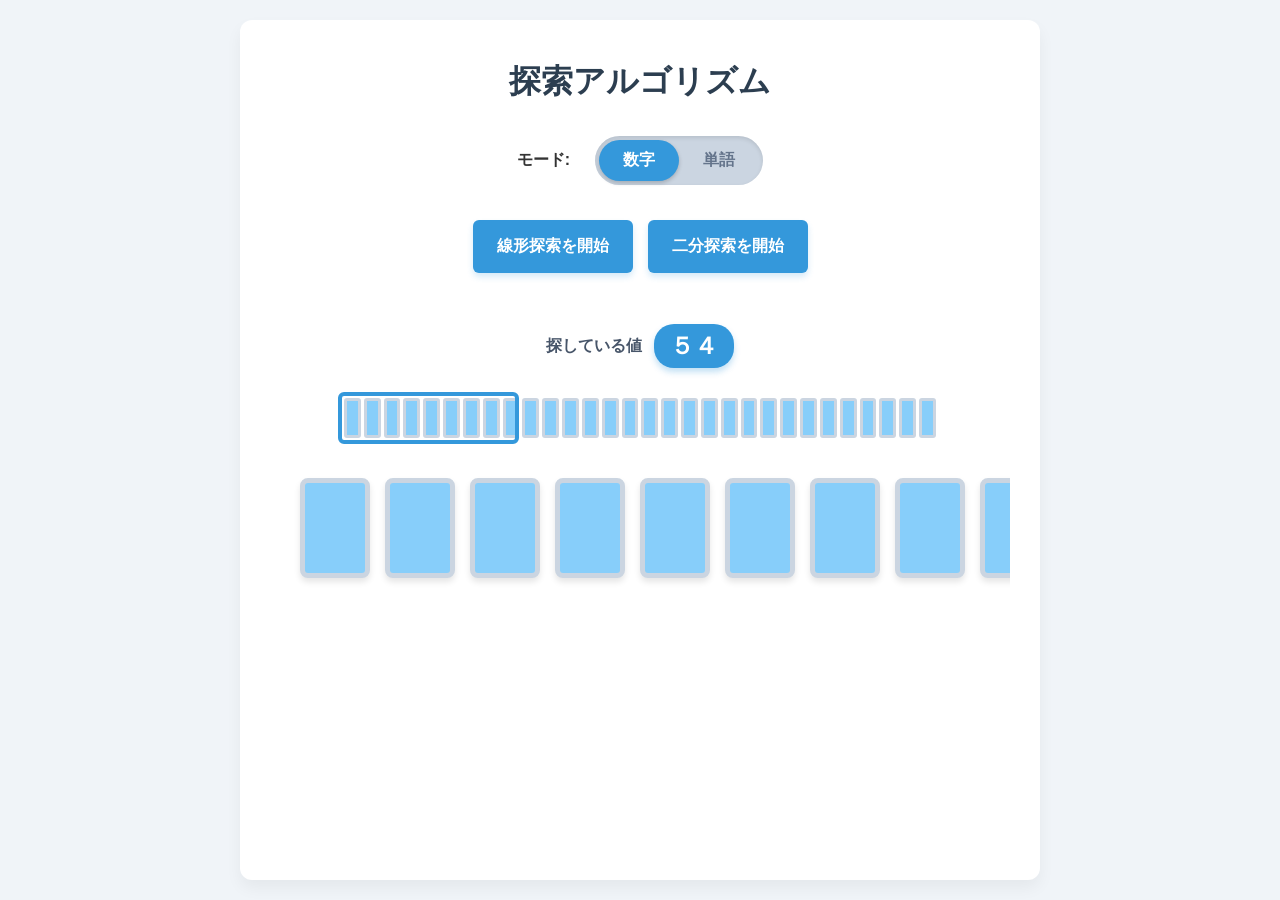
==== algo-search/index.html @ f5163e71 "探索アルゴリズムを追加・修正" ====
<!DOCTYPE html>
<html lang="ja">
<head>
    <meta charset="UTF-8">
    <meta name="viewport" content="width=device-width, initial-scale=1.0">
    <title>探索アルゴリズム</title>
    <link rel="stylesheet" href="style.css">
</head>
<body>
    <div class="container">
        <h1>探索アルゴリズム</h1>
        
        <div class="header-area">
            <div class="controls" id="controls">
                <div class="control-group" id="mode-control" style="margin-bottom: 20px;">
                    <span style="font-weight: bold; margin-right: 10px; display: flex; align-items: center;">モード:</span>
                    <div class="toggle-switch">
                        <input type="radio" id="mode-number" name="mode" value="number" checked>
                        <label for="mode-number">数字</label>
                        <input type="radio" id="mode-word" name="mode" value="word">
                        <label for="mode-word">単語</label>
                        <div class="toggle-slider"></div>
                    </div>
                </div>
                <div class="control-group" id="start-controls">
                    <button id="btn-start-linear">線形探索を開始</button>
                    <button id="btn-start-binary">二分探索を開始</button>
                </div>
            </div>
            
            <div id="game-info" class="hidden" style="width: 100%;">
                <h2 id="current-algo-title" style="margin-top: 0; color: #2c3e50; margin-bottom: 15px;"></h2>
                <div class="message-box" id="guide-message">
                    <!-- ガイドメッセージがここに表示されます -->
                </div>
            </div>
        </div>

        <div id="target-area" style="text-align: center; margin: 0 0 20px 0;">
            <div class="target-badge-container">
                <span class="target-label">探している値</span>
                <span class="target-badge" id="target-value"></span>
            </div>
        </div>

        <div class="minimap-container">
            <div class="minimap-track">
                <div id="minimap-cards"></div>
                <div id="minimap-viewport-box"></div>
            </div>
        </div>

        <div class="cards-container main-view-container" id="main-view-container">
            <div id="main-cards"></div>
        </div>

        <div class="footer-area">
            <div id="result-area">
                <h2 id="result-message"></h2>
            </div>
            <div id="retry-controls" class="retry-controls hidden" style="margin-top: 15px;">
                <button id="btn-retry-same">同じ並びでもう一度</button>
                <button id="btn-retry-diff">違う並びでもう一度</button>
            </div>
        </div>
    </div>
    <script src="main.js"></script>
</body>
</html>
---- algo-search/style.css ----
/* style.css */
body {
    font-family: 'Helvetica Neue', Arial, 'Hiragino Kaku Gothic ProN', 'Hiragino Sans', Meiryo, sans-serif;
    background-color: #f0f4f8;
    margin: 0;
    padding: 20px;
    display: flex;
    justify-content: center;
    color: #333;
    height: 100vh;
    box-sizing: border-box;
}

.container {
    background: #ffffff;
    padding: 40px 30px;
    border-radius: 12px;
    box-shadow: 0 8px 16px rgba(0,0,0,0.05);
    max-width: 800px;
    width: 100%;
    text-align: center;
    display: flex;
    flex-direction: column;
    height: 100%;
    box-sizing: border-box;
    overflow: hidden;
}

h1 {
    margin-top: 0;
    margin-bottom: 20px;
    color: #2c3e50;
    flex-shrink: 0;
}

.header-area {
    min-height: 180px;
    display: flex;
    flex-direction: column;
    justify-content: center;
    align-items: center;
    margin-bottom: 20px;
}

.controls {
    display: flex;
    flex-direction: column;
    align-items: center;
    gap: 15px;
    margin-bottom: 20px;
}

.control-group {
    display: flex;
    gap: 15px;
    justify-content: center;
    align-items: center;
}

/* Toggle Switch */
.toggle-switch {
    position: relative;
    display: inline-flex;
    background-color: #cbd5e1;
    border-radius: 30px;
    padding: 4px;
    box-shadow: inset 0 2px 4px rgba(0,0,0,0.1);
}

.toggle-switch input {
    display: none;
}

.toggle-switch label {
    position: relative;
    z-index: 1;
    padding: 10px 24px;
    font-size: 16px;
    font-weight: bold;
    color: #64748b;
    cursor: pointer;
    transition: color 0.3s;
    user-select: none;
    margin: 0;
}

.toggle-switch input:checked + label {
    color: #ffffff;
}

.toggle-slider {
    position: absolute;
    top: 4px;
    left: 4px;
    height: calc(100% - 8px);
    width: calc(50% - 4px);
    background-color: #3498db;
    border-radius: 26px;
    transition: transform 0.3s cubic-bezier(0.4, 0.0, 0.2, 1);
    box-shadow: 0 2px 4px rgba(0,0,0,0.2);
}

#mode-word:checked ~ .toggle-slider {
    transform: translateX(100%);
}

button {
    padding: 16px 24px;
    margin: 0;
    font-size: 16px;
    font-weight: bold;
    cursor: pointer;
    border: none;
    border-radius: 6px;
    background-color: #3498db;
    color: white;
    transition: background-color 0.2s, transform 0.1s;
    box-shadow: 0 4px 6px rgba(52, 152, 219, 0.2);
    -webkit-appearance: none;
    appearance: none;
}


button:hover {
    background-color: #64748b;
}

button.active {
    background-color: #3498db;
    box-shadow: 0 4px 6px rgba(52, 152, 219, 0.2);
}

button.active:hover {
    background-color: #2980b9;
}

button:active {
    transform: translateY(2px);
    box-shadow: 0 2px 4px rgba(0,0,0,0.1);
}

.hidden {
    display: none !important;
}

.retry-controls {
    display: flex;
    flex-wrap: wrap;
    gap: 15px;
    justify-content: center;
}

.message-box {
    margin: 20px auto;
    padding: 20px;
    background-color: #e8f4fd;
    border-left: 5px solid #3498db;
    border-radius: 4px;
    font-size: 16px;
    line-height: 1.5;
    max-width: 600px;
    text-align: left;
}

/* Minimap */
.minimap-container {
    position: relative;
    width: 100%;
    max-width: 600px;
    margin: 0 auto 10px auto;
    height: 60px;
    flex-shrink: 0;
    padding: 10px 4px;
    box-sizing: border-box;
}

.minimap-track {
    position: relative;
    width: 100%;
    height: 100%;
    border-radius: 3px;
    overflow: visible;
}

#minimap-cards {
    display: flex;
    height: 100%;
    width: 100%;
    gap: 3px;
}

.mini-card {
    flex: 1;
    box-sizing: border-box;
    background-color: #87cefa;
    border: 3px solid #cbd5e1;
    border-radius: 3px;
    transition: background-color 0.3s, border-color 0.3s;
}

.mini-card.revealed {
    background-color: #ffffff;
}

.mini-card.grayed-out {
    background-color: #cbd5e1;
    border-color: #e2e8f0;
}

.mini-card.highlight {
    border-color: #eab308;
}

#minimap-viewport-box {
    position: absolute;
    top: 0;
    left: 0;
    height: 100%;
    box-sizing: border-box;
    pointer-events: none;
    transition: transform 0.1s, width 0.1s;
    transform-origin: left top;
    z-index: 10;
}

#minimap-viewport-box::before {
    content: "";
    position: absolute;
    top: -6px;
    bottom: -6px;
    left: -6px;
    right: -6px;
    border: 4px solid #3498db;
    border-radius: 6px;
    box-sizing: border-box;
    pointer-events: none;
}

/* Main View */
.main-view-container {
    position: relative;
    width: 100%;
    overflow-x: auto;
    overflow-y: hidden;
    padding: 20px 0;
    box-sizing: border-box;
    flex: 1;
    min-height: 180px;
    
    cursor: grab;
    user-select: none;
    -ms-overflow-style: none;
    scrollbar-width: none;
}

.main-view-container::-webkit-scrollbar {
    display: none;
}

.main-view-container:active {
    cursor: grabbing;
}

#main-cards {
    display: flex;
    gap: 15px;
    padding: 0 30px;
    width: max-content;
    margin: 0 auto;
}

/* Card */
.card-wrapper {
    width: 70px;
    height: 100px;
    perspective: 1000px;
    cursor: pointer;
}

.card {
    width: 100%;
    height: 100%;
    position: relative;
    transition: transform 0.6s;
    transform-style: preserve-3d;
}

.card.flipped {
    transform: rotateY(180deg);
}

.card-face {
    position: absolute;
    width: 100%;
    height: 100%;
    backface-visibility: hidden;
    border-radius: 8px;
    box-shadow: 0 4px 6px rgba(0,0,0,0.1);
    display: flex;
    align-items: center;
    justify-content: center;
    font-size: 24px;
    font-weight: bold;
    user-select: none;
    border: 5px solid #cbd5e1;
    box-sizing: border-box;
    transition: background-color 0.3s, border-color 0.3s, color 0.3s;
}

.card-front {
    background-color: #87cefa;
    border-color: #cbd5e1;
}

.card-back {
    background-color: #fff;
    color: #334155;
    transform: rotateY(180deg);
}

/* Grayed out (inactive) */
.card-wrapper.grayed-out .card-front {
    background-color: #cbd5e1;
    border-color: #e2e8f0;
}
.card-wrapper.grayed-out .card-back {
    background-color: #cbd5e1;
    border-color: #94a3b8;
    color: #64748b;
}

/* Highlight (Binary search next target or comparison) */
.card-wrapper.highlight .card-face {
    border-color: #eab308;
}

/* Shake Animation */
@keyframes shake {
    0%, 100% { transform: translateX(0); }
    20%, 60% { transform: translateX(-10px); }
    40%, 80% { transform: translateX(10px); }
}

.card-wrapper.shake {
    animation: shake 0.4s ease-in-out;
}

.footer-area {
    min-height: 100px;
    display: flex;
    flex-direction: column;
    justify-content: center;
    align-items: center;
    flex-shrink: 0;
}

#result-message {
    text-align: center;
    font-size: 24px;
    font-weight: bold;
    color: #e74c3c;
    margin: 0;
}

/* Target Badge */
.target-badge-container {
    display: flex;
    align-items: center;
    justify-content: center;
    gap: 12px;
}

.target-label {
    font-size: 16px;
    font-weight: bold;
    color: #475569;
}

.target-badge {
    background-color: #3498db;
    color: white;
    padding: 6px 16px;
    border-radius: 20px;
    font-size: 24px;
    font-weight: bold;
    box-shadow: 0 4px 6px rgba(52, 152, 219, 0.3);
    display: inline-block;
}
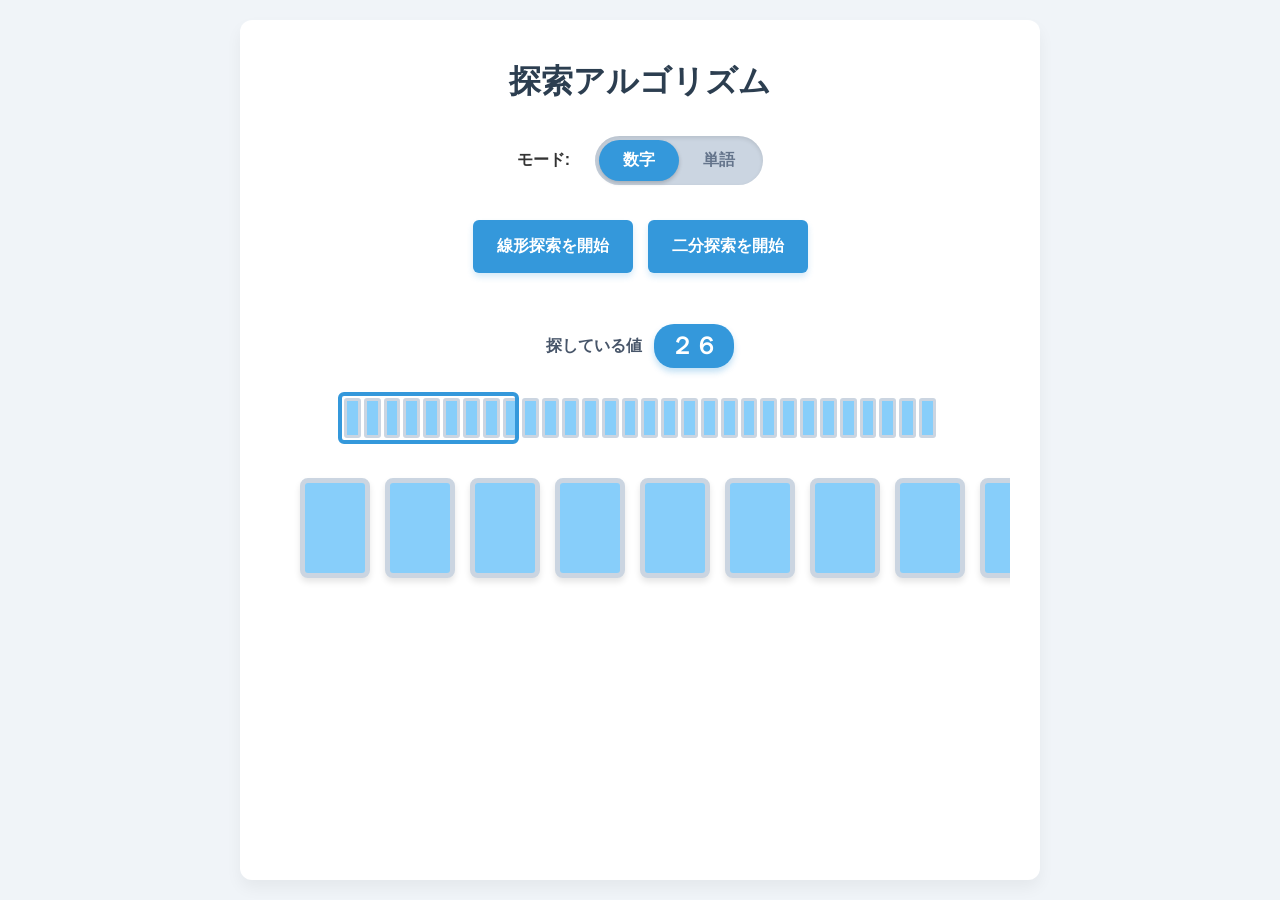
==== commit 31d7a625: "もろもろ修正" ====
--- a/algo-search/index.html
+++ b/algo-search/index.html
@@ -59,8 +59,8 @@
                 <h2 id="result-message"></h2>
             </div>
             <div id="retry-controls" class="retry-controls hidden" style="margin-top: 15px;">
+                <button id="btn-retry-diff">違う並びでもう一度</button>
                 <button id="btn-retry-same">同じ並びでもう一度</button>
-                <button id="btn-retry-diff">違う並びでもう一度</button>
             </div>
         </div>
     </div>
--- a/algo-search/style.css
+++ b/algo-search/style.css
@@ -7,7 +7,7 @@
     display: flex;
     justify-content: center;
     color: #333;
-    height: 100vh;
+    min-height: 100vh;
     box-sizing: border-box;
 }
 
@@ -21,9 +21,7 @@
     text-align: center;
     display: flex;
     flex-direction: column;
-    height: 100%;
-    box-sizing: border-box;
-    overflow: hidden;
+    box-sizing: border-box;
 }
 
 h1 {
